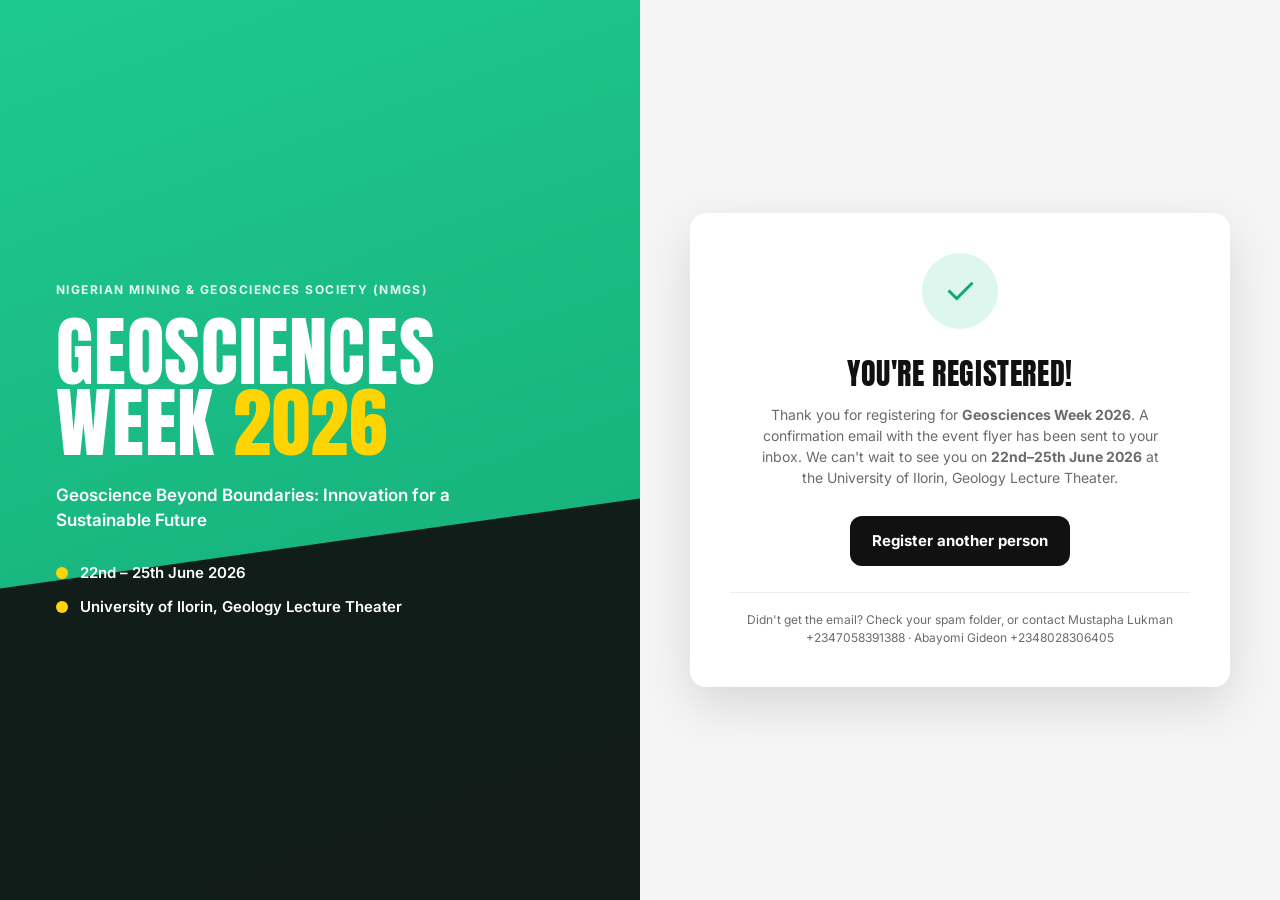
==== success.html @ b6551201 "." ====
<!DOCTYPE html>
<html lang="en">
<head>
  <meta charset="UTF-8" />
  <meta name="viewport" content="width=device-width, initial-scale=1.0" />
  <title>Registration Successful — Geosciences Week 2026</title>
  <link rel="preconnect" href="https://fonts.googleapis.com" />
  <link rel="preconnect" href="https://fonts.gstatic.com" crossorigin />
  <link href="https://fonts.googleapis.com/css2?family=Anton&family=Inter:wght@400;500;600;700;800&display=swap" rel="stylesheet" />
  <link rel="stylesheet" href="styles.css" />
</head>
<body>
  <main class="page">
    <section class="hero">
      <div class="hero-inner">
        <p class="hero-kicker">Nigerian Mining &amp; Geosciences Society (NMGS)</p>
        <h1 class="hero-title">GEOSCIENCES<br />WEEK <span>2026</span></h1>
        <p class="hero-theme">Geoscience Beyond Boundaries: Innovation for a Sustainable Future</p>
        <ul class="hero-meta">
          <li><span class="dot"></span> 22nd – 25th June 2026</li>
          <li><span class="dot"></span> University of Ilorin, Geology Lecture Theater</li>
        </ul>
      </div>
    </section>

    <section class="form-wrap">
      <div class="card success-card">
        <div class="success-icon" aria-hidden="true">✓</div>
        <h2 class="card-title" id="successTitle">You're registered!</h2>
        <p class="card-sub">
          Thank you for registering for <strong>Geosciences Week 2026</strong>.
          A confirmation email with the event flyer has been sent to your inbox.
          We can't wait to see you on <strong>22nd–25th June 2026</strong> at the
          University of Ilorin, Geology Lecture Theater.
        </p>
        <div class="success-actions">
          <a class="btn-secondary dark" href="index.html">Register another person</a>
        </div>
        <p class="card-footnote">
          Didn't get the email? Check your spam folder, or contact
          Mustapha Lukman +2347058391388 · Abayomi Gideon +2348028306405
        </p>
      </div>
    </section>
  </main>

  <script>
    // Personalize the heading with the registrant's first name, if present.
    const name = new URLSearchParams(window.location.search).get("name");
    if (name) {
      const clean = name.replace(/[<>]/g, "").slice(0, 40);
      document.getElementById("successTitle").textContent =
        `You're registered, ${clean}!`;
    }
  </script>
</body>
</html>
---- styles.css ----
:root {
  --green: #1ec98f;
  --green-deep: #14a874;
  --ink: #1d1d1d;
  --black: #111111;
  --yellow: #ffd400;
  --orange: #f06a2a;
  --paper: #f4f5f4;
  --white: #ffffff;
  --muted: #6b6b6b;
  --danger: #d6362b;
  --radius: 16px;
  --shadow: 0 18px 50px rgba(0, 0, 0, 0.12);
}

* {
  box-sizing: border-box;
}

html,
body {
  margin: 0;
  padding: 0;
}

body {
  font-family: "Inter", system-ui, -apple-system, "Segoe UI", Roboto, sans-serif;
  color: var(--ink);
  background: var(--paper);
  line-height: 1.5;
}

.page {
  display: grid;
  grid-template-columns: 1fr 1fr;
  min-height: 100vh;
}

/* ---------- Hero ---------- */
.hero {
  background: linear-gradient(160deg, var(--green) 0%, var(--green-deep) 100%);
  color: var(--white);
  display: flex;
  align-items: center;
  position: relative;
  overflow: hidden;
}

.hero::before {
  content: "";
  position: absolute;
  inset: auto -25% -35% -10%;
  height: 75%;
  background: var(--black);
  transform: rotate(-8deg);
  opacity: 0.92;
}

.hero-inner {
  position: relative;
  z-index: 2;
  padding: 64px 56px;
  max-width: 540px;
}

.hero-kicker {
  font-size: 12px;
  font-weight: 700;
  letter-spacing: 0.12em;
  text-transform: uppercase;
  opacity: 0.9;
  margin: 0 0 18px;
}

.hero-title {
  font-family: "Anton", "Inter", sans-serif;
  font-weight: 400;
  font-size: clamp(48px, 6vw, 88px);
  line-height: 0.92;
  letter-spacing: 0.01em;
  margin: 0 0 24px;
  text-transform: uppercase;
}

.hero-title span {
  color: var(--yellow);
}

.hero-theme {
  font-size: 17px;
  font-weight: 600;
  max-width: 420px;
  margin: 0 0 28px;
}

.hero-meta {
  list-style: none;
  padding: 0;
  margin: 0;
  display: grid;
  gap: 12px;
}

.hero-meta li {
  display: flex;
  align-items: center;
  gap: 12px;
  font-weight: 600;
  font-size: 15px;
}

.hero-meta .dot {
  width: 12px;
  height: 12px;
  border-radius: 50%;
  background: var(--yellow);
  flex-shrink: 0;
}

/* ---------- Form ---------- */
.form-wrap {
  display: flex;
  align-items: center;
  justify-content: center;
  padding: 48px 40px;
}

.card {
  background: var(--white);
  border-radius: var(--radius);
  box-shadow: var(--shadow);
  padding: 40px;
  width: 100%;
  max-width: 540px;
}

.card-title {
  font-family: "Anton", "Inter", sans-serif;
  font-weight: 400;
  text-transform: uppercase;
  font-size: 30px;
  letter-spacing: 0.02em;
  margin: 0 0 8px;
  color: var(--black);
}

.card-sub {
  color: var(--muted);
  font-size: 14px;
  margin: 0 0 28px;
}

.grid {
  display: grid;
  grid-template-columns: 1fr 1fr;
  gap: 16px;
}

.field {
  margin-bottom: 16px;
  display: flex;
  flex-direction: column;
}

.field label {
  font-size: 13px;
  font-weight: 600;
  margin-bottom: 6px;
  color: var(--ink);
}

.field label span {
  color: var(--orange);
}

.field input,
.field select {
  font-family: inherit;
  font-size: 15px;
  padding: 12px 14px;
  border: 1.5px solid #e2e4e2;
  border-radius: 10px;
  background: #fafbfa;
  color: var(--ink);
  transition: border-color 0.15s, box-shadow 0.15s;
}

.field input:focus,
.field select:focus {
  outline: none;
  border-color: var(--green);
  box-shadow: 0 0 0 3px rgba(30, 201, 143, 0.18);
  background: var(--white);
}

.field input:invalid:not(:placeholder-shown) {
  border-color: #f0b9b4;
}

.submit-btn {
  position: relative;
  width: 100%;
  border: none;
  border-radius: 12px;
  background: var(--black);
  color: var(--white);
  font-family: inherit;
  font-size: 16px;
  font-weight: 700;
  padding: 16px;
  cursor: pointer;
  margin-top: 8px;
  transition: transform 0.08s, background 0.15s;
}

.submit-btn:hover {
  background: #000;
}

.submit-btn:active {
  transform: translateY(1px);
}

.submit-btn:disabled {
  opacity: 0.7;
  cursor: progress;
}

.btn-spinner {
  display: none;
  width: 18px;
  height: 18px;
  border: 2.5px solid rgba(255, 255, 255, 0.35);
  border-top-color: var(--white);
  border-radius: 50%;
  position: absolute;
  top: 50%;
  left: 50%;
  margin: -9px 0 0 -9px;
  animation: spin 0.7s linear infinite;
}

.submit-btn.loading .btn-label {
  visibility: hidden;
}

.submit-btn.loading .btn-spinner {
  display: block;
}

@keyframes spin {
  to {
    transform: rotate(360deg);
  }
}

.form-error {
  background: #fdecea;
  color: var(--danger);
  border: 1px solid #f5c6c2;
  border-radius: 10px;
  padding: 10px 14px;
  font-size: 14px;
  margin: 0 0 16px;
}

.card-footnote {
  margin: 26px 0 0;
  font-size: 12px;
  color: var(--muted);
  text-align: center;
  border-top: 1px solid #eee;
  padding-top: 18px;
}

/* ---------- Success page ---------- */
.success-card {
  text-align: center;
}

.success-icon {
  width: 76px;
  height: 76px;
  border-radius: 50%;
  background: rgba(30, 201, 143, 0.15);
  color: var(--green-deep);
  display: flex;
  align-items: center;
  justify-content: center;
  margin: 0 auto 22px;
  font-size: 38px;
}

.success-card .card-sub {
  max-width: 420px;
  margin: 0 auto 28px;
}

.success-actions {
  display: flex;
  gap: 12px;
  justify-content: center;
  flex-wrap: wrap;
}

.btn-secondary {
  display: inline-block;
  text-decoration: none;
  border-radius: 12px;
  padding: 14px 22px;
  font-weight: 700;
  font-size: 15px;
}

.btn-secondary.dark {
  background: var(--black);
  color: var(--white);
}

.btn-secondary.ghost {
  background: transparent;
  color: var(--black);
  border: 1.5px solid #ddd;
}

/* ---------- Responsive ---------- */
@media (max-width: 900px) {
  .page {
    grid-template-columns: 1fr;
  }
  .hero {
    min-height: auto;
  }
  .hero-inner {
    padding: 48px 32px;
  }
  .hero::before {
    inset: auto -25% -45% -10%;
    height: 60%;
  }
  .form-wrap {
    padding: 32px 20px;
  }
}

@media (max-width: 520px) {
  .grid {
    grid-template-columns: 1fr;
  }
  .card {
    padding: 28px 22px;
  }
}
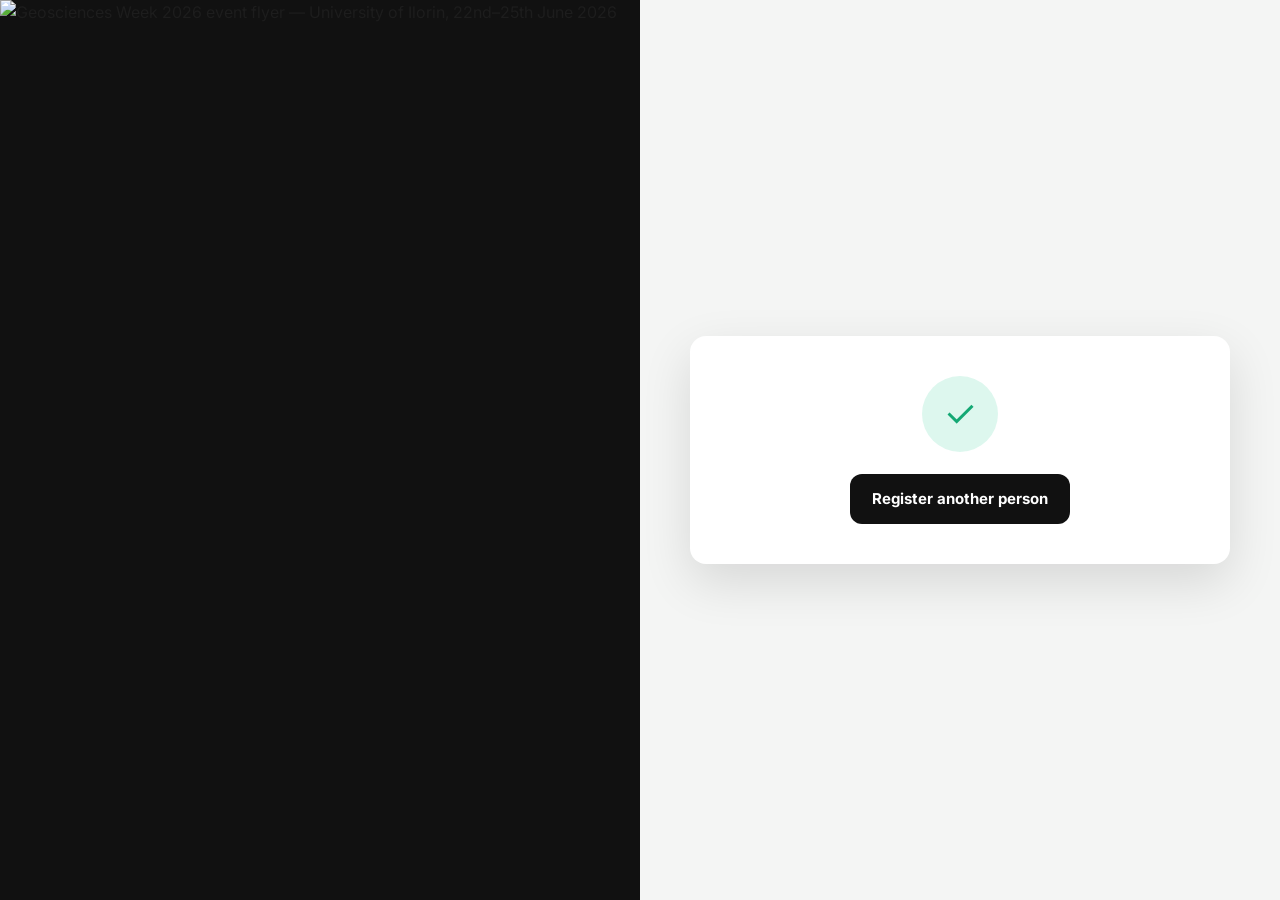
==== commit bf653493: "Update success.html" ====
--- a/success.html
+++ b/success.html
@@ -12,46 +12,21 @@
 <body>
   <main class="page">
     <section class="hero">
-      <div class="hero-inner">
-        <p class="hero-kicker">Nigerian Mining &amp; Geosciences Society (NMGS)</p>
-        <h1 class="hero-title">GEOSCIENCES<br />WEEK <span>2026</span></h1>
-        <p class="hero-theme">Geoscience Beyond Boundaries: Innovation for a Sustainable Future</p>
-        <ul class="hero-meta">
-          <li><span class="dot"></span> 22nd – 25th June 2026</li>
-          <li><span class="dot"></span> University of Ilorin, Geology Lecture Theater</li>
-        </ul>
-      </div>
+      <img
+        class="flyer"
+        src="./flyer.jpeg"
+        alt="Geosciences Week 2026 event flyer — University of Ilorin, 22nd–25th June 2026"
+      />
     </section>
 
     <section class="form-wrap">
       <div class="card success-card">
         <div class="success-icon" aria-hidden="true">✓</div>
-        <h2 class="card-title" id="successTitle">You're registered!</h2>
-        <p class="card-sub">
-          Thank you for registering for <strong>Geosciences Week 2026</strong>.
-          A confirmation email with the event flyer has been sent to your inbox.
-          We can't wait to see you on <strong>22nd–25th June 2026</strong> at the
-          University of Ilorin, Geology Lecture Theater.
-        </p>
         <div class="success-actions">
           <a class="btn-secondary dark" href="index.html">Register another person</a>
         </div>
-        <p class="card-footnote">
-          Didn't get the email? Check your spam folder, or contact
-          Mustapha Lukman +2347058391388 · Abayomi Gideon +2348028306405
-        </p>
       </div>
     </section>
   </main>
-
-  <script>
-    // Personalize the heading with the registrant's first name, if present.
-    const name = new URLSearchParams(window.location.search).get("name");
-    if (name) {
-      const clean = name.replace(/[<>]/g, "").slice(0, 40);
-      document.getElementById("successTitle").textContent =
-        `You're registered, ${clean}!`;
-    }
-  </script>
 </body>
 </html>
--- a/styles.css
+++ b/styles.css
@@ -36,24 +36,21 @@
   min-height: 100vh;
 }
 
-/* ---------- Hero ---------- */
+/* ---------- Hero / Flyer ---------- */
 .hero {
-  background: linear-gradient(160deg, var(--green) 0%, var(--green-deep) 100%);
-  color: var(--white);
+  background: var(--black);
   display: flex;
   align-items: center;
+  justify-content: center;
   position: relative;
   overflow: hidden;
 }
 
-.hero::before {
-  content: "";
-  position: absolute;
-  inset: auto -25% -35% -10%;
-  height: 75%;
-  background: var(--black);
-  transform: rotate(-8deg);
-  opacity: 0.92;
+.flyer {
+  display: block;
+  width: 100%;
+  height: 100%;
+  object-fit: cover;
 }
 
 .hero-inner {
@@ -331,12 +328,9 @@
   .hero {
     min-height: auto;
   }
-  .hero-inner {
-    padding: 48px 32px;
-  }
-  .hero::before {
-    inset: auto -25% -45% -10%;
-    height: 60%;
+  .flyer {
+    height: auto;
+    max-height: 70vh;
   }
   .form-wrap {
     padding: 32px 20px;
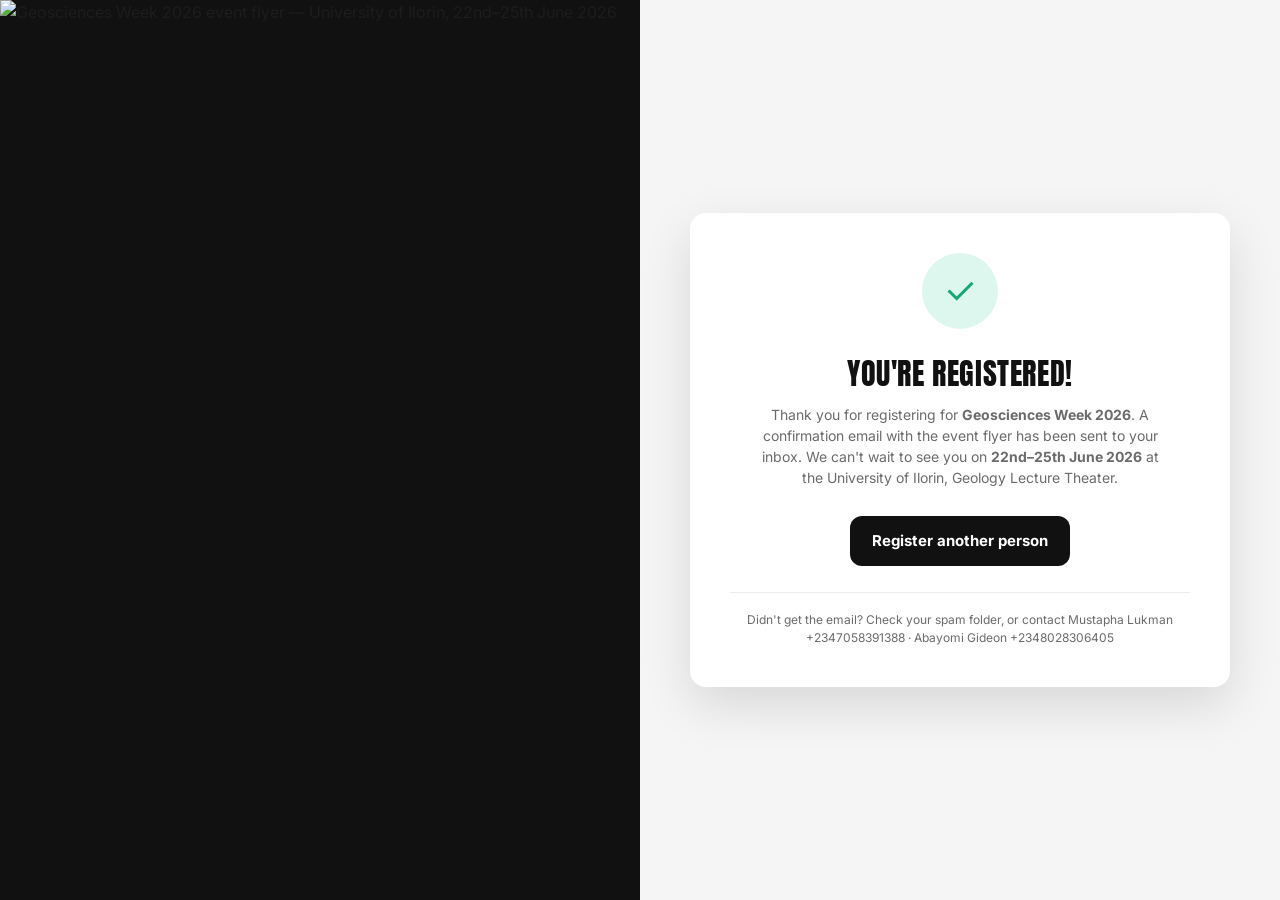
==== commit b7e5cc22: "." ====
--- a/success.html
+++ b/success.html
@@ -22,11 +22,32 @@
     <section class="form-wrap">
       <div class="card success-card">
         <div class="success-icon" aria-hidden="true">✓</div>
+        <h2 class="card-title" id="successTitle">You're registered!</h2>
+        <p class="card-sub">
+          Thank you for registering for <strong>Geosciences Week 2026</strong>.
+          A confirmation email with the event flyer has been sent to your inbox.
+          We can't wait to see you on <strong>22nd–25th June 2026</strong> at the
+          University of Ilorin, Geology Lecture Theater.
+        </p>
         <div class="success-actions">
           <a class="btn-secondary dark" href="index.html">Register another person</a>
         </div>
+        <p class="card-footnote">
+          Didn't get the email? Check your spam folder, or contact
+          Mustapha Lukman +2347058391388 · Abayomi Gideon +2348028306405
+        </p>
       </div>
     </section>
   </main>
+
+  <script>
+    // Personalize the heading with the registrant's first name, if present.
+    const name = new URLSearchParams(window.location.search).get("name");
+    if (name) {
+      const clean = name.replace(/[<>]/g, "").slice(0, 40);
+      document.getElementById("successTitle").textContent =
+        `You're registered, ${clean}!`;
+    }
+  </script>
 </body>
 </html>
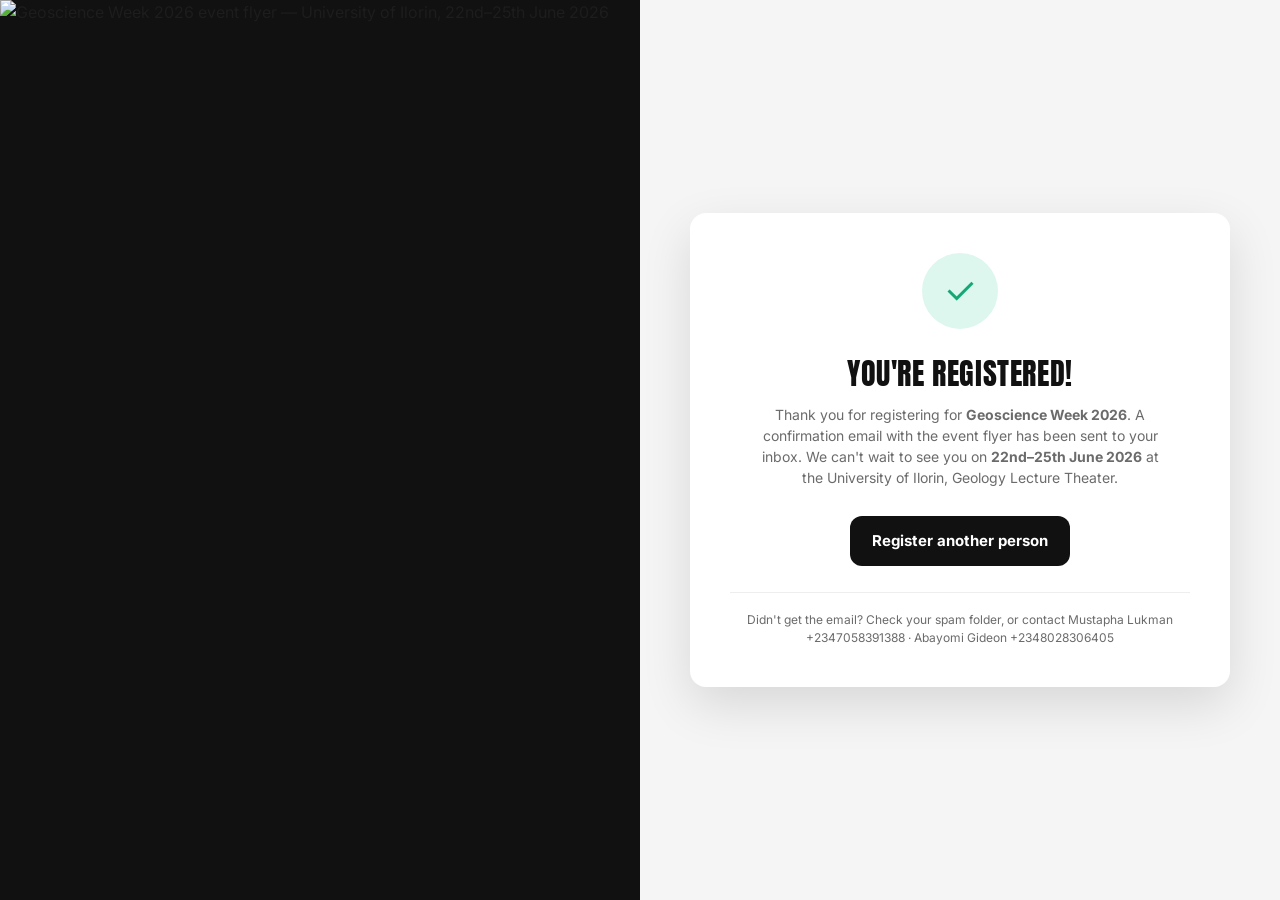
==== commit 76a1c900: "Correct 'Geosciences' to 'Geoscience' in success.html" ====
--- a/success.html
+++ b/success.html
@@ -3,7 +3,7 @@
 <head>
   <meta charset="UTF-8" />
   <meta name="viewport" content="width=device-width, initial-scale=1.0" />
-  <title>Registration Successful — Geosciences Week 2026</title>
+  <title>Registration Successful — Geoscience Week 2026</title>
   <link rel="preconnect" href="https://fonts.googleapis.com" />
   <link rel="preconnect" href="https://fonts.gstatic.com" crossorigin />
   <link href="https://fonts.googleapis.com/css2?family=Anton&family=Inter:wght@400;500;600;700;800&display=swap" rel="stylesheet" />
@@ -15,7 +15,7 @@
       <img
         class="flyer"
         src="./flyer.jpeg"
-        alt="Geosciences Week 2026 event flyer — University of Ilorin, 22nd–25th June 2026"
+        alt="Geoscience Week 2026 event flyer — University of Ilorin, 22nd–25th June 2026"
       />
     </section>
 
@@ -24,7 +24,7 @@
         <div class="success-icon" aria-hidden="true">✓</div>
         <h2 class="card-title" id="successTitle">You're registered!</h2>
         <p class="card-sub">
-          Thank you for registering for <strong>Geosciences Week 2026</strong>.
+          Thank you for registering for <strong>Geoscience Week 2026</strong>.
           A confirmation email with the event flyer has been sent to your inbox.
           We can't wait to see you on <strong>22nd–25th June 2026</strong> at the
           University of Ilorin, Geology Lecture Theater.
